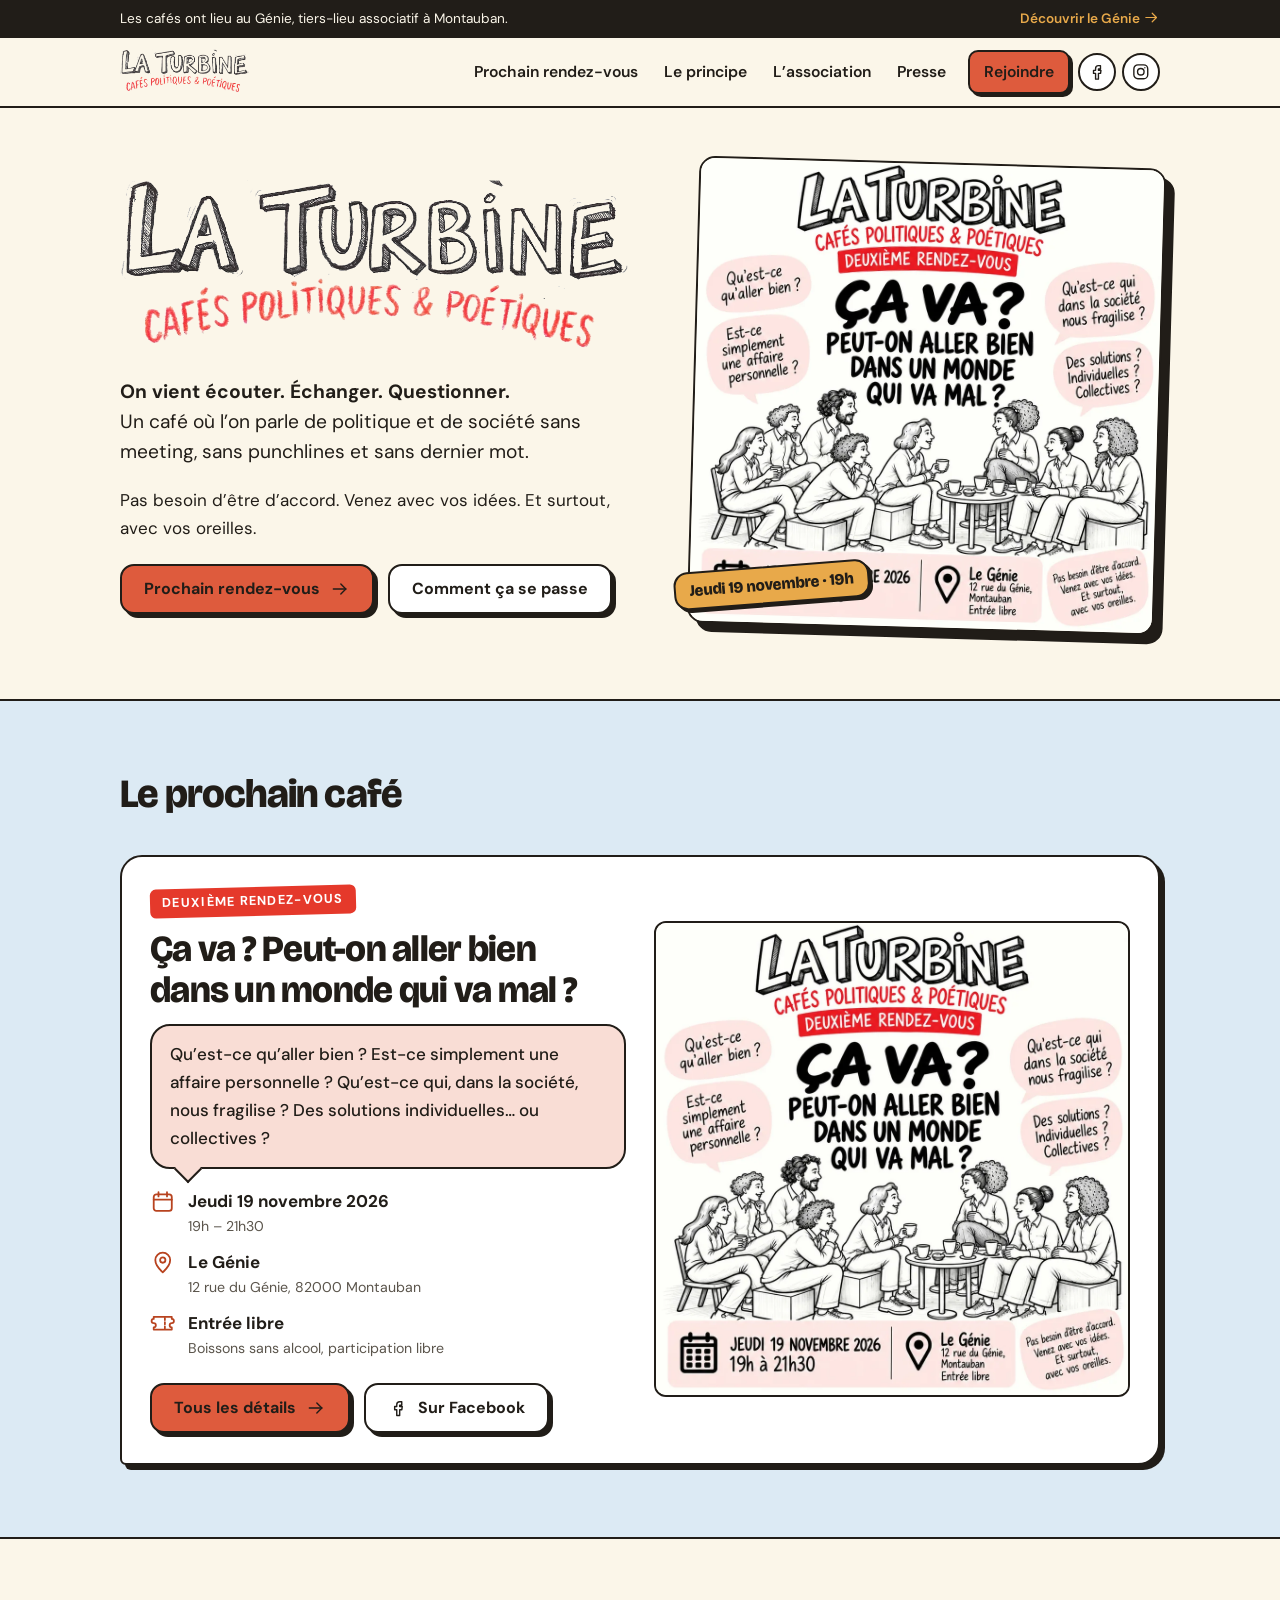
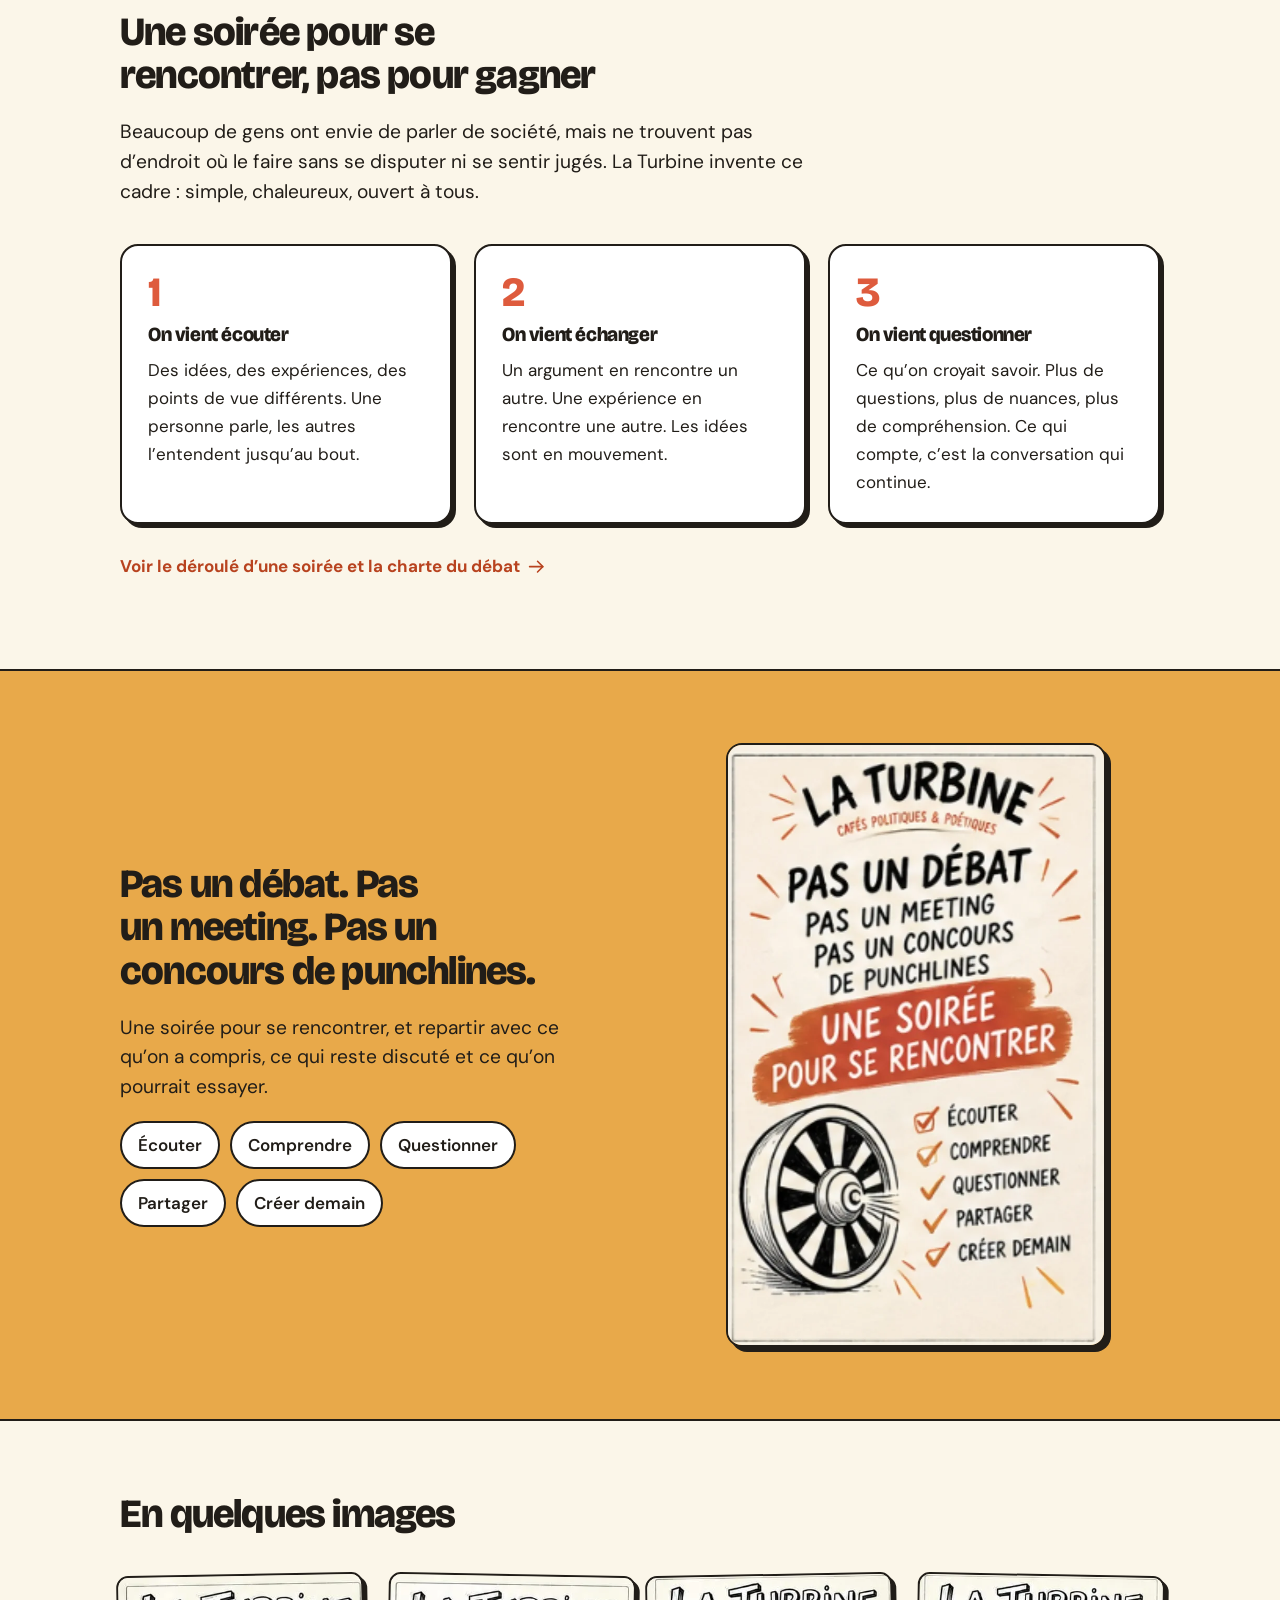
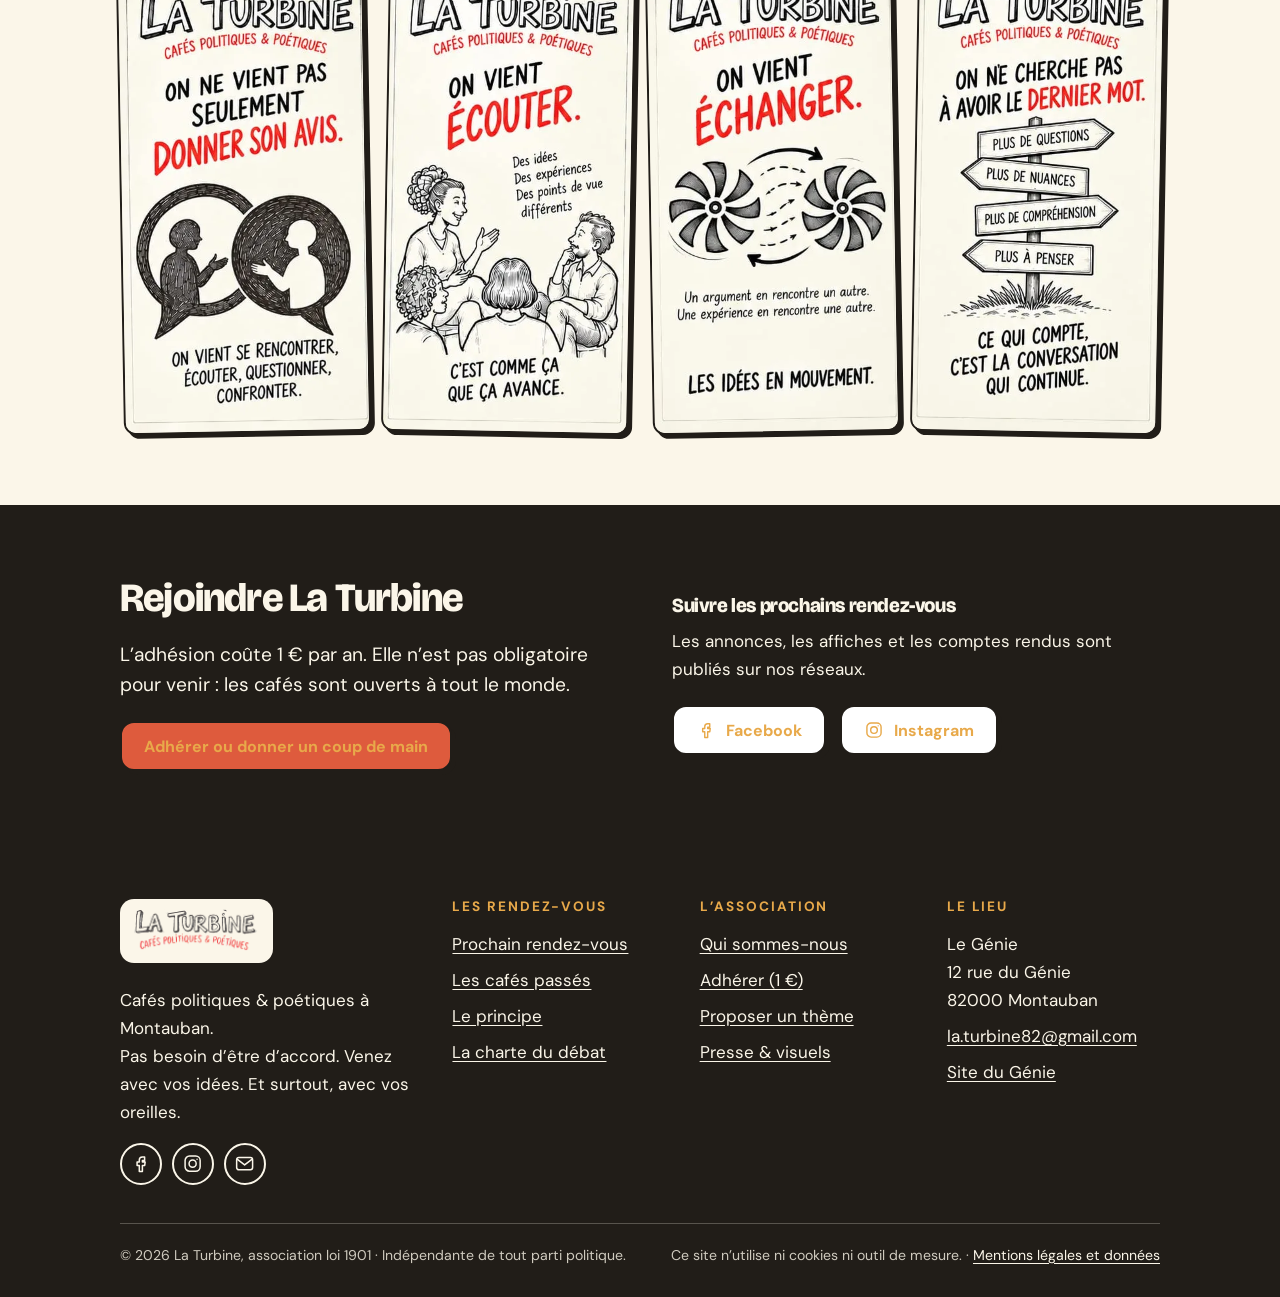
==== index.html @ da73d686 "Site de l'association La Turbine : 7 pages, charte, affiches, liens Facebook/Instagram Co-Authored-B" ====
<!DOCTYPE html>
<html lang="fr">
<head>
  <meta charset="UTF-8">
  <meta name="viewport" content="width=device-width, initial-scale=1">
  <meta http-equiv="Content-Security-Policy" content="default-src 'self'; script-src 'self'; style-src 'self' 'unsafe-inline'; font-src 'self'; img-src 'self' data:; connect-src 'self'; form-action 'self'; base-uri 'self'; object-src 'none'">
  <meta name="referrer" content="strict-origin-when-cross-origin">
  <title>La Turbine — cafés politiques & poétiques à Montauban</title>
  <meta name="description" content="La Turbine, association montalbanaise : des cafés politiques et poétiques au Génie, pour écouter, échanger et questionner. Entrée libre. Prochain rendez-vous le 19 novembre 2026.">
  <link rel="canonical" href="https://turbine.genie-montauban.fr/">
  <meta property="og:type" content="website">
  <meta property="og:locale" content="fr_FR">
  <meta property="og:site_name" content="La Turbine — cafés politiques &amp; poétiques">
  <meta property="og:title" content="La Turbine — cafés politiques & poétiques à Montauban">
  <meta property="og:description" content="La Turbine, association montalbanaise : des cafés politiques et poétiques au Génie, pour écouter, échanger et questionner. Entrée libre. Prochain rendez-vous le 19 novembre 2026.">
  <meta property="og:url" content="https://turbine.genie-montauban.fr/">
  <meta property="og:image" content="https://turbine.genie-montauban.fr/og-turbine.jpg">
  <meta name="twitter:card" content="summary_large_image">
  <link rel="icon" type="image/png" href="favicon-turbine.png">
  <link rel="preload" href="assets/fonts/dm-sans-latin-variable.woff2" as="font" type="font/woff2" crossorigin>
  <link rel="preload" href="assets/fonts/bricolage-grotesque-latin-variable.woff2" as="font" type="font/woff2" crossorigin>
  <link rel="stylesheet" href="turbine.css">
  <script type="application/ld+json">
  {"@context":"https://schema.org","@type":"Event","name":"La Turbine — Ça va ? Peut-on aller bien dans un monde qui va mal ?","description":"Deuxième café politique et poétique de La Turbine : Qu’est-ce qu’aller bien ? Est-ce une affaire personnelle ? Qu’est-ce qui, dans la société, nous fragilise ?","startDate":"2026-11-19T19:00:00+01:00","endDate":"2026-11-19T21:30:00+01:00","eventStatus":"https://schema.org/EventScheduled","eventAttendanceMode":"https://schema.org/OfflineEventAttendanceMode","isAccessibleForFree":true,"image":"https://turbine.genie-montauban.fr/img/affiche-19-novembre.webp","location":{"@type":"Place","name":"Le Génie","address":{"@type":"PostalAddress","streetAddress":"12 rue du Génie","postalCode":"82000","addressLocality":"Montauban","addressCountry":"FR"}},"organizer":{"@type":"Organization","name":"La Turbine","url":"https://turbine.genie-montauban.fr/"},"offers":{"@type":"Offer","price":"0","priceCurrency":"EUR","availability":"https://schema.org/InStock","url":"https://turbine.genie-montauban.fr/rendez-vous.html"}}
  </script>
</head>
<body>
<svg class="sr" aria-hidden="true" focusable="false" style="position:absolute;width:0;height:0;overflow:hidden"><defs>
<symbol id="i-fb" viewBox="0 0 24 24"><path d="M14 8.5h2.5V4.5H14A3.5 3.5 0 0 0 10.5 8v2.2H8v3.8h2.5V21H14v-7h2.6l.5-3.8H14V8.8c0-.2.1-.3.3-.3Z"/></symbol>
<symbol id="i-ig" viewBox="0 0 24 24"><rect x="3.5" y="3.5" width="17" height="17" rx="5"/><circle cx="12" cy="12" r="4"/><path d="M17 7h.01"/></symbol>
<symbol id="i-mail" viewBox="0 0 24 24"><rect x="3" y="5" width="18" height="14" rx="2.5"/><path d="m3.5 7 8.5 6.5L20.5 7"/></symbol>
<symbol id="i-cal" viewBox="0 0 24 24"><rect x="3.5" y="5" width="17" height="15.5" rx="2.5"/><path d="M3.5 10h17M8 3v4M16 3v4"/></symbol>
<symbol id="i-pin" viewBox="0 0 24 24"><path d="M12 21s-7-6.2-7-11.5a7 7 0 0 1 14 0C19 14.8 12 21 12 21Z"/><circle cx="12" cy="9.5" r="2.5"/></symbol>
<symbol id="i-clock" viewBox="0 0 24 24"><circle cx="12" cy="12" r="9"/><path d="M12 7v5l3 2"/></symbol>
<symbol id="i-ticket" viewBox="0 0 24 24"><path d="M3.5 8a2 2 0 0 0 0 4v0a2 2 0 0 1 0 4V18h17v-2a2 2 0 0 1 0-4 2 2 0 0 0 0-4V6h-17Z" transform="translate(0 -.5)"/><path d="M14 6.5v11" stroke-dasharray="2 2"/></symbol>
<symbol id="i-fl" viewBox="0 0 24 24"><path d="M4 12h15"/><path d="m13 6 6 6-6 6"/></symbol>
<symbol id="i-dl" viewBox="0 0 24 24"><path d="M12 4v11"/><path d="m7 11 5 5 5-5"/><path d="M5 20h14"/></symbol>
</defs></svg>
<a class="skip" href="#contenu">Aller au contenu</a>
<div class="bandeau"><div class="wrap">
  <span>Les cafés ont lieu au Génie, tiers-lieu associatif à Montauban.</span>
  <a href="https://genie-montauban.fr/">Découvrir le Génie <svg class="ico" aria-hidden="true"><use href="#i-fl"/></svg></a>
</div></div>
<header class="t-head">
  <div class="wrap">
    <a class="t-logo" href="./" aria-label="La Turbine — accueil"><img src="img/logo.webp" alt="La Turbine, cafés politiques &amp; poétiques" width="130" height="46"></a>
    <button class="t-burger" aria-label="Menu" aria-expanded="false" aria-controls="t-nav"><span></span><span></span><span></span></button>
    <nav class="t-nav" id="t-nav" aria-label="Menu principal">
        <a href="rendez-vous.html">Prochain rendez-vous</a>
        <a href="le-principe.html">Le principe</a>
        <a href="association.html">L’association</a>
        <a href="presse.html">Presse</a>
        <a class="t-cta" href="rejoindre.html">Rejoindre</a>
        <span class="t-soc">
          <a href="https://www.facebook.com/profile.php?id=61594429432058" rel="noopener" target="_blank" aria-label="Facebook de La Turbine (nouvel onglet)"><svg class="ico" aria-hidden="true"><use href="#i-fb"/></svg></a>
          <a href="https://www.instagram.com/laturbinecafe/" rel="noopener" target="_blank" aria-label="Instagram de La Turbine (nouvel onglet)"><svg class="ico" aria-hidden="true"><use href="#i-ig"/></svg></a>
        </span>
    </nav>
  </div>
</header>
<main id="contenu">

<section class="hero">
  <div class="wrap hero-grille">
    <div>
      <h1 class="sr">La Turbine, cafés politiques &amp; poétiques à Montauban</h1>
      <img class="hero-logo" src="img/logo.webp" alt="La Turbine — cafés politiques &amp; poétiques" width="560" height="197">
      <p class="lede"><strong>On vient écouter. Échanger. Questionner.</strong><br>Un café où l’on parle de politique et de société sans meeting, sans punchlines et sans dernier mot.</p>
      <p>Pas besoin d’être d’accord. Venez avec vos idées. Et surtout, avec vos oreilles.</p>
      <div class="btn-row">
        <a class="btn" href="rendez-vous.html">Prochain rendez-vous <svg class="ico" aria-hidden="true"><use href="#i-fl"/></svg></a>
        <a class="btn btn-clair" href="le-principe.html">Comment ça se passe</a>
      </div>
    </div>
    <div class="hero-aff">
      <img src="img/affiche-19-novembre.webp" alt="Affiche du prochain café : Ça va ? Peut-on aller bien dans un monde qui va mal ?" width="1000" height="1000">
      <span class="pastille">Jeudi 19 novembre · 19h</span>
    </div>
  </div>
</section>

<section class="sec sec-ciel" aria-labelledby="t-prochain">
  <div class="wrap">
    <div class="sec-tete"><h2 id="t-prochain">Le prochain café</h2></div>
    
<div class="rdv">
  <div class="rdv-grille">
    <div>
      <span class="etiquette">Deuxième rendez-vous</span>
      <h3 class="rdv-q">Ça va ? Peut-on aller bien dans un monde qui va mal ?</h3>
      <div class="bulle"><p>Qu’est-ce qu’aller bien ? Est-ce simplement une affaire personnelle ? Qu’est-ce qui, dans la société, nous fragilise ? Des solutions individuelles… ou collectives ?</p></div>
      <ul class="infos">
        <li><svg class="ico" aria-hidden="true"><use href="#i-cal"/></svg><span><strong>Jeudi 19 novembre 2026</strong><small>19h – 21h30</small></span></li>
        <li><svg class="ico" aria-hidden="true"><use href="#i-pin"/></svg><span><strong>Le Génie</strong><small>12 rue du Génie, 82000 Montauban</small></span></li>
        <li><svg class="ico" aria-hidden="true"><use href="#i-ticket"/></svg><span><strong>Entrée libre</strong><small>Boissons sans alcool, participation libre</small></span></li>
      </ul>
      <div class="btn-row">
        <a class="btn" href="rendez-vous.html">Tous les détails <svg class="ico" aria-hidden="true"><use href="#i-fl"/></svg></a>
        <a class="btn btn-clair" href="https://www.facebook.com/profile.php?id=61594429432058" rel="noopener" target="_blank"><svg class="ico" aria-hidden="true"><use href="#i-fb"/></svg> Sur Facebook</a>
      </div>
    </div>
    <img src="img/affiche-19-novembre.webp" alt="Affiche du deuxième rendez-vous : Ça va ? Peut-on aller bien dans un monde qui va mal ? Jeudi 19 novembre 2026, 19h à 21h30, Le Génie, 12 rue du Génie, Montauban. Entrée libre." width="1000" height="1000" loading="lazy">
  </div>
</div>
  </div>
</section>

<section class="sec" aria-labelledby="t-principe">
  <div class="wrap">
    <div class="sec-tete">
      <h2 id="t-principe">Une soirée pour se rencontrer, pas pour gagner</h2>
      <p class="lede">Beaucoup de gens ont envie de parler de société, mais ne trouvent pas d’endroit où le faire sans se disputer ni se sentir jugés. La Turbine invente ce cadre : simple, chaleureux, ouvert à tous.</p>
    </div>
    <div class="trois">
      <div class="carte"><span class="num">1</span><h3>On vient écouter</h3><p>Des idées, des expériences, des points de vue différents. Une personne parle, les autres l’entendent jusqu’au bout.</p></div>
      <div class="carte"><span class="num">2</span><h3>On vient échanger</h3><p>Un argument en rencontre un autre. Une expérience en rencontre une autre. Les idées sont en mouvement.</p></div>
      <div class="carte"><span class="num">3</span><h3>On vient questionner</h3><p>Ce qu’on croyait savoir. Plus de questions, plus de nuances, plus de compréhension. Ce qui compte, c’est la conversation qui continue.</p></div>
    </div>
    <p style="margin-top:28px"><a class="lien-fl" href="le-principe.html">Voir le déroulé d’une soirée et la charte du débat <svg class="ico" aria-hidden="true"><use href="#i-fl"/></svg></a></p>
  </div>
</section>

<section class="sec sec-moutarde" aria-labelledby="t-pas">
  <div class="wrap deux">
    <div>
      <h2 id="t-pas">Pas un débat. Pas un meeting. Pas un concours de punchlines.</h2>
      <p class="lede">Une soirée pour se rencontrer, et repartir avec ce qu’on a compris, ce qui reste discuté et ce qu’on pourrait essayer.</p>
      <ul class="idees" style="margin-top:18px">
        <li>Écouter</li><li>Comprendre</li><li>Questionner</li><li>Partager</li><li>Créer demain</li>
      </ul>
    </div>
    <img src="img/affiche-pas-un-debat.webp" alt="Affiche : Pas un débat, pas un meeting, pas un concours de punchlines. Une soirée pour se rencontrer." width="560" height="893" loading="lazy" style="width:100%;max-width:380px;margin-inline:auto">
  </div>
</section>

<section class="sec" aria-labelledby="t-cartes">
  <div class="wrap">
    <div class="sec-tete"><h2 id="t-cartes">En quelques images</h2></div>
    <div class="cartes-img">
      <figure><img src="img/carte-donner-son-avis.webp" alt="On ne vient pas seulement donner son avis : on vient se rencontrer, écouter, questionner, confronter." width="374" height="701" loading="lazy"></figure>
      <figure><img src="img/carte-ecouter.webp" alt="On vient écouter. Des idées, des expériences, des points de vue différents." width="374" height="701" loading="lazy"></figure>
      <figure><img src="img/carte-echanger.webp" alt="On vient échanger. Les idées en mouvement." width="374" height="701" loading="lazy"></figure>
      <figure><img src="img/carte-dernier-mot.webp" alt="On ne cherche pas à avoir le dernier mot. Ce qui compte, c’est la conversation qui continue." width="374" height="701" loading="lazy"></figure>
    </div>
  </div>
</section>

<section class="sec sec-encre" aria-labelledby="t-suivre">
  <div class="wrap deux">
    <div>
      <h2 id="t-suivre">Rejoindre La Turbine</h2>
      <p class="lede">L’adhésion coûte 1 € par an. Elle n’est pas obligatoire pour venir : les cafés sont ouverts à tout le monde.</p>
      <div class="btn-row">
        <a class="btn" href="rejoindre.html">Adhérer ou donner un coup de main</a>
      </div>
    </div>
    <div>
      <h3>Suivre les prochains rendez-vous</h3>
      <p>Les annonces, les affiches et les comptes rendus sont publiés sur nos réseaux.</p>
      <div class="btn-row">
        <a class="btn btn-clair" href="https://www.facebook.com/profile.php?id=61594429432058" rel="noopener" target="_blank"><svg class="ico" aria-hidden="true"><use href="#i-fb"/></svg> Facebook</a>
        <a class="btn btn-clair" href="https://www.instagram.com/laturbinecafe/" rel="noopener" target="_blank"><svg class="ico" aria-hidden="true"><use href="#i-ig"/></svg> Instagram</a>
      </div>
    </div>
  </div>
</section>
</main>
<footer class="t-foot">
  <div class="wrap">
    <div class="t-foot-grille">
      <div>
        <a class="logo-pied" href="./"><img src="img/logo.webp" alt="La Turbine" width="123" height="44"></a>
        <p>Cafés politiques &amp; poétiques à Montauban.<br>Pas besoin d’être d’accord. Venez avec vos idées. Et surtout, avec vos oreilles.</p>
        <div class="soc">
          <a href="https://www.facebook.com/profile.php?id=61594429432058" rel="noopener" target="_blank" aria-label="Facebook (nouvel onglet)"><svg class="ico" aria-hidden="true"><use href="#i-fb"/></svg></a>
          <a href="https://www.instagram.com/laturbinecafe/" rel="noopener" target="_blank" aria-label="Instagram (nouvel onglet)"><svg class="ico" aria-hidden="true"><use href="#i-ig"/></svg></a>
          <a href="mailto:la.turbine82@gmail.com" aria-label="Écrire à La Turbine"><svg class="ico" aria-hidden="true"><use href="#i-mail"/></svg></a>
        </div>
      </div>
      <div>
        <h2>Les rendez-vous</h2>
        <ul>
          <li><a href="rendez-vous.html">Prochain rendez-vous</a></li>
          <li><a href="rendez-vous.html#passes">Les cafés passés</a></li>
          <li><a href="le-principe.html">Le principe</a></li>
          <li><a href="le-principe.html#charte">La charte du débat</a></li>
        </ul>
      </div>
      <div>
        <h2>L’association</h2>
        <ul>
          <li><a href="association.html">Qui sommes-nous</a></li>
          <li><a href="rejoindre.html">Adhérer (1 €)</a></li>
          <li><a href="rejoindre.html#proposer">Proposer un thème</a></li>
          <li><a href="presse.html">Presse &amp; visuels</a></li>
        </ul>
      </div>
      <div>
        <h2>Le lieu</h2>
        <ul>
          <li>Le Génie<br>12 rue du Génie<br>82000 Montauban</li>
          <li><a href="mailto:la.turbine82@gmail.com">la.turbine82@gmail.com</a></li>
          <li><a href="https://genie-montauban.fr/">Site du Génie</a></li>
        </ul>
      </div>
    </div>
    <div class="t-foot-bas">
      <span>© 2026 La Turbine, association loi 1901 · Indépendante de tout parti politique.</span>
      <span>Ce site n’utilise ni cookies ni outil de mesure. · <a href="mentions-legales.html">Mentions légales et données</a></span>
    </div>
  </div>
</footer>
<script src="turbine.js"></script>
</body>
</html>
---- turbine.css ----
/* turbine.css — mini-site « La Turbine », autoportant (n'utilise ni v2.css ni v2-chrome.css).
   Palette tirée des affiches publiées : crème, corail, moutarde, ciel, encre.
   Signature : traits d'encre épais, ombres franches décalées, bulles de BD. */
@font-face { font-family: "Bricolage Grotesque"; font-style: normal; font-weight: 600 800; font-display: swap; src: url("assets/fonts/bricolage-grotesque-latin-variable.woff2") format("woff2"); }
@font-face { font-family: "DM Sans"; font-style: normal; font-weight: 300 700; font-display: swap; src: url("assets/fonts/dm-sans-latin-variable.woff2") format("woff2"); }

:root {
  --creme: #FBF6E9;
  --creme-2: #F3EAD2;
  --corail: #DE5B3D;
  --corail-d: #B8431F;   /* corail foncé : texte et liens sur crème (contraste AA) */
  --rouge: #E5392B;      /* le rouge du sous-titre du logo */
  --moutarde: #E8A94A;
  --ciel: #DCEAF4;
  --rose: #F9DDD5;
  --encre: #211D18;
  --gris: #5B554C;
  --trait: 2.5px solid var(--encre);
  --ombre: 5px 5px 0 var(--encre);
  --display: "Bricolage Grotesque", "DM Sans", system-ui, sans-serif;
  --texte: "DM Sans", system-ui, -apple-system, sans-serif;
  --wrap: 1120px;
}
*, *::before, *::after { box-sizing: border-box; }
html { scroll-behavior: smooth; -webkit-text-size-adjust: 100%; }
body { margin: 0; font: 400 1.0625rem/1.65 var(--texte); color: var(--encre); background: var(--creme); overflow-x: hidden; -webkit-font-smoothing: antialiased; }
img { max-width: 100%; height: auto; display: block; }
a { color: var(--corail-d); text-underline-offset: 3px; }
a:hover { color: var(--encre); }
h1, h2, h3 { font-family: var(--display); font-weight: 800; letter-spacing: -.02em; line-height: 1.08; margin: 0 0 .5em; text-wrap: balance; }
h1 { font-size: clamp(2.2rem, 5.6vw, 4rem); }
h2 { font-size: clamp(1.7rem, 3.6vw, 2.5rem); }
h3 { font-size: 1.25rem; line-height: 1.2; }
p { margin: 0 0 1em; }
ul { padding-left: 1.2em; }
.wrap { max-width: var(--wrap); margin: 0 auto; padding: 0 20px; }
@media (min-width: 760px) { .wrap { padding: 0 40px; } }
:focus-visible { outline: 3px solid var(--corail); outline-offset: 3px; }
.skip { position: absolute; left: -999px; top: 8px; background: var(--moutarde); color: var(--encre); padding: 8px 14px; border: var(--trait); border-radius: 8px; z-index: 100; }
.skip:focus { left: 8px; }
.ico { width: 1.25em; height: 1.25em; flex: none; fill: none; stroke: currentColor; stroke-width: 1.7; stroke-linecap: round; stroke-linejoin: round; vertical-align: -.22em; }
.sr { position: absolute; width: 1px; height: 1px; overflow: hidden; clip: rect(0 0 0 0); white-space: nowrap; }

/* ── Bandeau « accueillie au Génie » ── */
.bandeau { background: var(--encre); color: var(--creme); font-size: .85rem; }
.bandeau .wrap { display: flex; justify-content: space-between; gap: 12px; align-items: center; min-height: 38px; flex-wrap: wrap; padding-block: 6px; }
.bandeau a { color: var(--moutarde); font-weight: 600; text-decoration: none; }
.bandeau a:hover { color: #fff; text-decoration: underline; }

/* ── En-tête ── */
.t-head { position: sticky; top: 0; z-index: 50; background: rgba(251,246,233,.97); backdrop-filter: blur(8px); border-bottom: var(--trait); }
.t-head .wrap { display: flex; align-items: center; gap: 14px; min-height: 68px; }
.t-logo { display: block; flex: none; }
.t-logo img { height: 46px; width: auto; }
.t-nav { margin-left: auto; display: flex; align-items: center; gap: 2px; }
.t-nav a { text-decoration: none; color: var(--encre); font-weight: 600; font-size: .98rem; padding: 8px 12px; border-radius: 10px; }
.t-nav a:hover { background: var(--creme-2); color: var(--encre); }
.t-nav a[aria-current="page"] { box-shadow: inset 0 -3px 0 var(--corail); }
.t-nav .t-cta { background: var(--corail); border: var(--trait); box-shadow: 3px 3px 0 var(--encre); margin-left: 8px; padding: 7px 14px; }
.t-nav .t-cta:hover { background: var(--moutarde); }
.t-nav .t-cta[aria-current="page"] { box-shadow: 3px 3px 0 var(--encre); }
.t-soc { display: flex; gap: 6px; margin-left: 6px; }
.t-soc a { display: grid; place-items: center; width: 38px; height: 38px; border-radius: 50%; border: var(--trait); color: var(--encre); background: #fff; padding: 0; }
.t-soc a:hover { background: var(--moutarde); }
.t-burger { display: none; margin-left: auto; width: 46px; height: 46px; border: var(--trait); border-radius: 12px; background: #fff; cursor: pointer; padding: 0; }
.t-burger span { display: block; width: 22px; height: 2.5px; background: var(--encre); margin: 5px auto; border-radius: 2px; }
@media (max-width: 940px) {
  .t-burger { display: block; }
  .t-nav { display: none; position: absolute; left: 0; right: 0; top: 100%; background: var(--creme); border-bottom: var(--trait); flex-direction: column; align-items: stretch; padding: 12px 20px 20px; margin: 0; gap: 4px; }
  .t-nav.is-open { display: flex; }
  .t-nav a { padding: 13px 12px; font-size: 1.05rem; }
  .t-nav .t-cta { margin: 8px 0 0; text-align: center; }
  .t-soc { margin: 8px 0 0; }
}

/* ── Boutons, étiquettes ── */
.btn { display: inline-flex; align-items: center; justify-content: center; gap: 10px; min-height: 50px; padding: 11px 22px; border: var(--trait); border-radius: 14px; font: 700 1rem var(--texte); text-decoration: none; color: var(--encre); background: var(--corail); box-shadow: 4px 4px 0 var(--encre); transition: transform .12s, box-shadow .12s, background .12s; cursor: pointer; }
.btn:hover { background: var(--moutarde); color: var(--encre); transform: translate(-1px,-1px); box-shadow: 6px 6px 0 var(--encre); }
.btn:active { transform: translate(3px,3px); box-shadow: 1px 1px 0 var(--encre); }
.btn-clair { background: #fff; }
.btn-clair:hover { background: var(--ciel); }
.btn-row { display: flex; flex-wrap: wrap; gap: 14px; margin-top: 22px; }
@media (max-width: 520px) { .btn-row .btn { flex: 1 1 100%; } }
.etiquette { display: inline-block; font: 700 .8rem/1 var(--texte); letter-spacing: .1em; text-transform: uppercase; background: var(--rouge); color: #fff; padding: 8px 12px; border-radius: 6px; transform: rotate(-1.5deg); margin-bottom: 14px; }
.etiquette.moutarde { background: var(--moutarde); color: var(--encre); }
.etiquette.ciel { background: var(--ciel); color: var(--encre); }
.lien-fl { font-weight: 700; text-decoration: none; display: inline-flex; gap: 6px; align-items: center; }
.lien-fl:hover { text-decoration: underline; }

/* ── Sections ── */
.sec { padding: 72px 0; }
@media (max-width: 760px) { .sec { padding: 52px 0; } }
.sec-ciel { background: var(--ciel); border-block: var(--trait); }
.sec-moutarde { background: var(--moutarde); border-block: var(--trait); }
.sec-encre { background: var(--encre); color: var(--creme); }
.sec-encre a { color: var(--moutarde); }
.sec-tete { max-width: 700px; margin-bottom: 38px; }
.lede { font-size: 1.2rem; line-height: 1.55; max-width: 60ch; }

/* ── Héros ── */
.hero { padding: 54px 0 70px; }
.hero-grille { display: grid; gap: 40px; align-items: center; }
@media (min-width: 900px) { .hero-grille { grid-template-columns: 1.05fr .95fr; gap: 56px; } }
.hero-logo { width: min(100%, 560px); margin-bottom: 18px; }
.hero h1 { font-size: clamp(1.9rem, 4.4vw, 3rem); margin-bottom: .4em; }
.hero h1 em { font-style: normal; color: var(--rouge); }
.hero-aff { position: relative; transform: rotate(1.6deg); }
.hero-aff img { border: var(--trait); border-radius: 16px; box-shadow: 9px 9px 0 var(--encre); background: #fff; }
.hero-aff .pastille { position: absolute; left: -14px; bottom: 22px; transform: rotate(-6deg); }
@media (max-width: 520px) { .hero-aff .pastille { left: -6px; } }
.pastille { background: var(--moutarde); border: var(--trait); border-radius: 14px; padding: 8px 14px; font: 800 1rem/1.1 var(--display); box-shadow: 3px 3px 0 var(--encre); }

/* ── Carte « prochain rendez-vous » ── */
.rdv { background: #fff; border: var(--trait); border-radius: 22px 22px 22px 6px; box-shadow: var(--ombre); padding: 28px 28px 30px; }
.rdv-grille { display: grid; gap: 28px; }
@media (min-width: 860px) { .rdv-grille { grid-template-columns: 1fr 1fr; align-items: center; } }
.rdv h2, .rdv h3 { font-size: clamp(1.6rem, 3.4vw, 2.3rem); }
.rdv-q { font: 800 clamp(1.5rem, 3.2vw, 2.1rem)/1.1 var(--display); margin: 0 0 14px; }
.infos { list-style: none; padding: 0; margin: 18px 0 0; display: grid; gap: 10px; }
.infos li { display: flex; gap: 12px; align-items: flex-start; }
.infos .ico { width: 1.5em; height: 1.5em; color: var(--corail-d); margin-top: 2px; }
.infos small { display: block; color: var(--gris); }
.rdv img { border: var(--trait); border-radius: 12px; }
.bulle { position: relative; background: var(--rose); border: var(--trait); border-radius: 20px; padding: 14px 18px; font-weight: 500; }
.bulle::after { content: ""; position: absolute; left: 26px; bottom: -12px; width: 20px; height: 20px; background: var(--rose); border-right: var(--trait); border-bottom: var(--trait); transform: rotate(45deg); }
.bulle p:last-child { margin: 0; }

/* ── Grilles de cartes ── */
.trois { display: grid; gap: 22px; }
@media (min-width: 820px) { .trois { grid-template-columns: repeat(3, 1fr); } }
.carte { background: #fff; border: var(--trait); border-radius: 18px; padding: 26px; box-shadow: 4px 4px 0 var(--encre); }
.carte .num { font: 800 2.6rem/1 var(--display); color: var(--corail); display: block; margin-bottom: 8px; }
.carte p:last-child { margin-bottom: 0; }
.cartes-img { display: grid; gap: 18px; grid-template-columns: repeat(2, 1fr); }
@media (min-width: 820px) { .cartes-img { grid-template-columns: repeat(4, 1fr); } }
.cartes-img img { border: var(--trait); border-radius: 12px; box-shadow: 4px 4px 0 var(--encre); background: #fff; width: 100%; }
.cartes-img figure { margin: 0; }
.cartes-img figure:nth-child(odd) { transform: rotate(-1deg); }
.cartes-img figure:nth-child(even) { transform: rotate(1deg); }

/* ── Deux colonnes ── */
.deux { display: grid; gap: 40px; align-items: center; }
@media (min-width: 860px) { .deux { grid-template-columns: 1fr 1fr; gap: 64px; } .deux.inverse > :first-child { order: 2; } }
.deux img { border: var(--trait); border-radius: 16px; box-shadow: var(--ombre); background: #fff; }

/* ── Charte : engagements ── */
.engagements { list-style: none; padding: 0; margin: 0; display: grid; gap: 14px; counter-reset: eng; }
.engagements li { counter-increment: eng; display: flex; gap: 16px; align-items: flex-start; background: #fff; border: var(--trait); border-radius: 16px; padding: 16px 20px; box-shadow: 3px 3px 0 var(--encre); }
.engagements li::before { content: counter(eng); flex: none; display: grid; place-items: center; width: 38px; height: 38px; border-radius: 50%; background: var(--moutarde); border: var(--trait); font: 800 1.1rem var(--display); }
@media (min-width: 860px) { .engagements { grid-template-columns: 1fr 1fr; } }

/* ── Déroulé ── */
.deroule { list-style: none; padding: 0; margin: 0; border-left: 3px dashed var(--encre); margin-left: 12px; }
.deroule li { position: relative; padding: 0 0 22px 28px; }
.deroule li::before { content: ""; position: absolute; left: -12px; top: 5px; width: 21px; height: 21px; border-radius: 50%; background: var(--corail); border: var(--trait); }
.deroule strong { display: block; font-family: var(--display); font-size: 1.1rem; }

/* ── Liste des rendez-vous ── */
.rdv-liste { display: grid; gap: 22px; }
.rdv-ligne { display: grid; gap: 20px; background: #fff; border: var(--trait); border-radius: 18px; padding: 22px; box-shadow: 4px 4px 0 var(--encre); }
@media (min-width: 760px) { .rdv-ligne { grid-template-columns: 190px 1fr; } }
.rdv-ligne img { border: var(--trait); border-radius: 10px; }
.rdv-ligne.passe { background: var(--creme-2); box-shadow: none; }
.rdv-date { font: 700 .85rem/1.3 var(--texte); letter-spacing: .08em; text-transform: uppercase; color: var(--corail-d); margin-bottom: 4px; }
.idees { display: flex; flex-wrap: wrap; gap: 10px; list-style: none; padding: 0; margin: 0; }
.idees li { background: #fff; border: var(--trait); border-radius: 999px; padding: 8px 16px; font-weight: 600; }

/* ── Tableaux d'infos / FAQ ── */
details { background: #fff; border: var(--trait); border-radius: 14px; padding: 4px 20px; margin-bottom: 12px; }
summary { cursor: pointer; font: 700 1.05rem var(--display); padding: 14px 0; list-style: none; display: flex; justify-content: space-between; gap: 16px; }
summary::-webkit-details-marker { display: none; }
summary::after { content: "+"; font-size: 1.5rem; line-height: 1; color: var(--corail-d); }
details[open] summary::after { content: "–"; }
details p { color: var(--encre); }

/* ── Pied de page ── */
.t-foot { background: var(--encre); color: var(--creme); padding: 56px 0 30px; margin-top: 0; }
.t-foot a { color: var(--creme); }
.t-foot a:hover { color: var(--moutarde); }
.t-foot-grille { display: grid; gap: 34px; }
@media (min-width: 820px) { .t-foot-grille { grid-template-columns: 1.4fr 1fr 1fr 1fr; } }
.t-foot h2 { font: 700 .85rem/1.2 var(--texte); letter-spacing: .14em; text-transform: uppercase; color: var(--moutarde); margin-bottom: 14px; }
.t-foot ul { list-style: none; padding: 0; margin: 0; display: grid; gap: 8px; }
.t-foot .logo-pied { background: var(--creme); border-radius: 14px; padding: 10px 14px; display: inline-block; margin-bottom: 14px; }
.t-foot .logo-pied img { height: 44px; width: auto; }
.t-foot .soc { display: flex; gap: 10px; margin-top: 10px; }
.t-foot .soc a { display: grid; place-items: center; width: 42px; height: 42px; border: 2px solid var(--creme); border-radius: 50%; }
.t-foot .soc a:hover { background: var(--moutarde); color: var(--encre); border-color: var(--moutarde); }
.t-foot-bas { border-top: 1px solid rgba(251,246,233,.25); margin-top: 38px; padding-top: 20px; font-size: .88rem; color: rgba(251,246,233,.8); display: flex; justify-content: space-between; gap: 12px; flex-wrap: wrap; }

@media (prefers-reduced-motion: reduce) { html { scroll-behavior: auto; } * { transition: none !important; } .hero-aff, .cartes-img figure, .etiquette { transform: none !important; } }

/* Les enfants de grille peuvent rétrécir (évite le débordement horizontal sur mobile) */
.deux > *, .hero-grille > *, .rdv-grille > *, .trois > *, .rdv-ligne > * { min-width: 0; }
.hero { overflow-x: clip; }
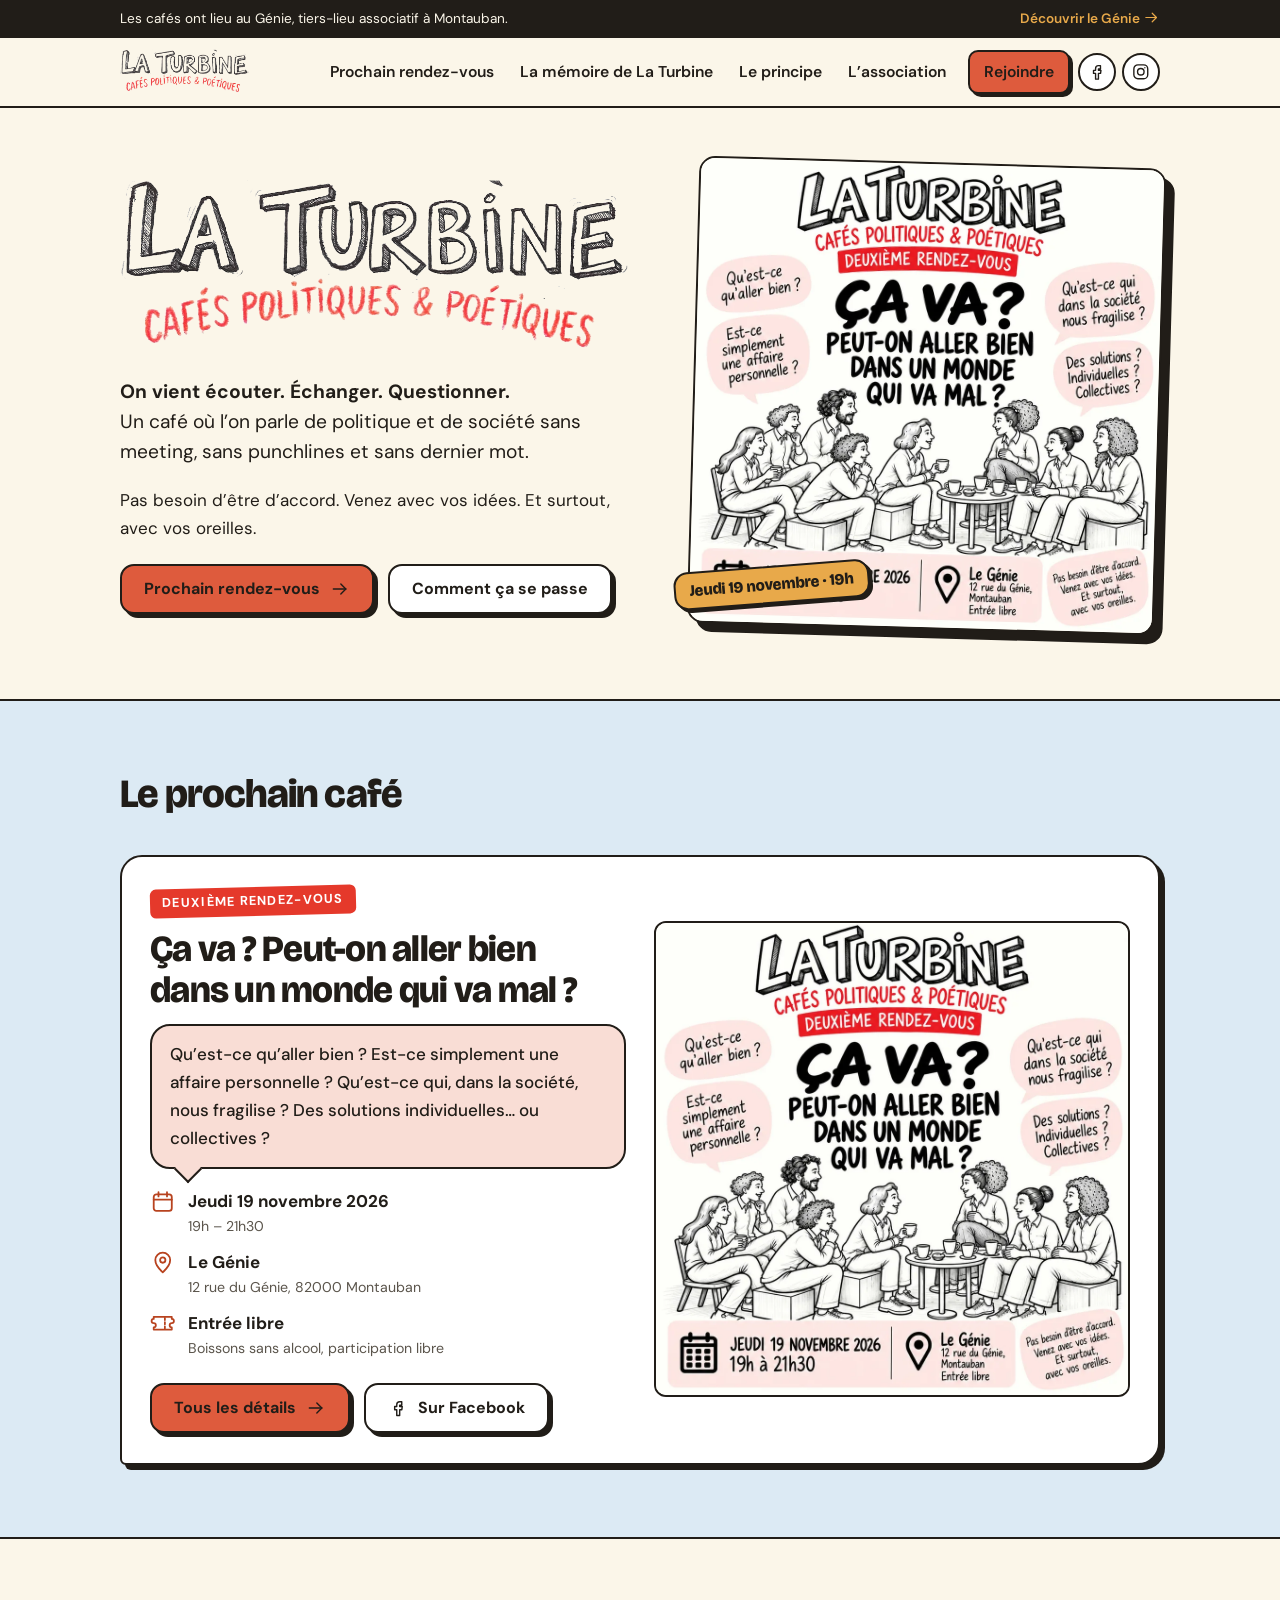
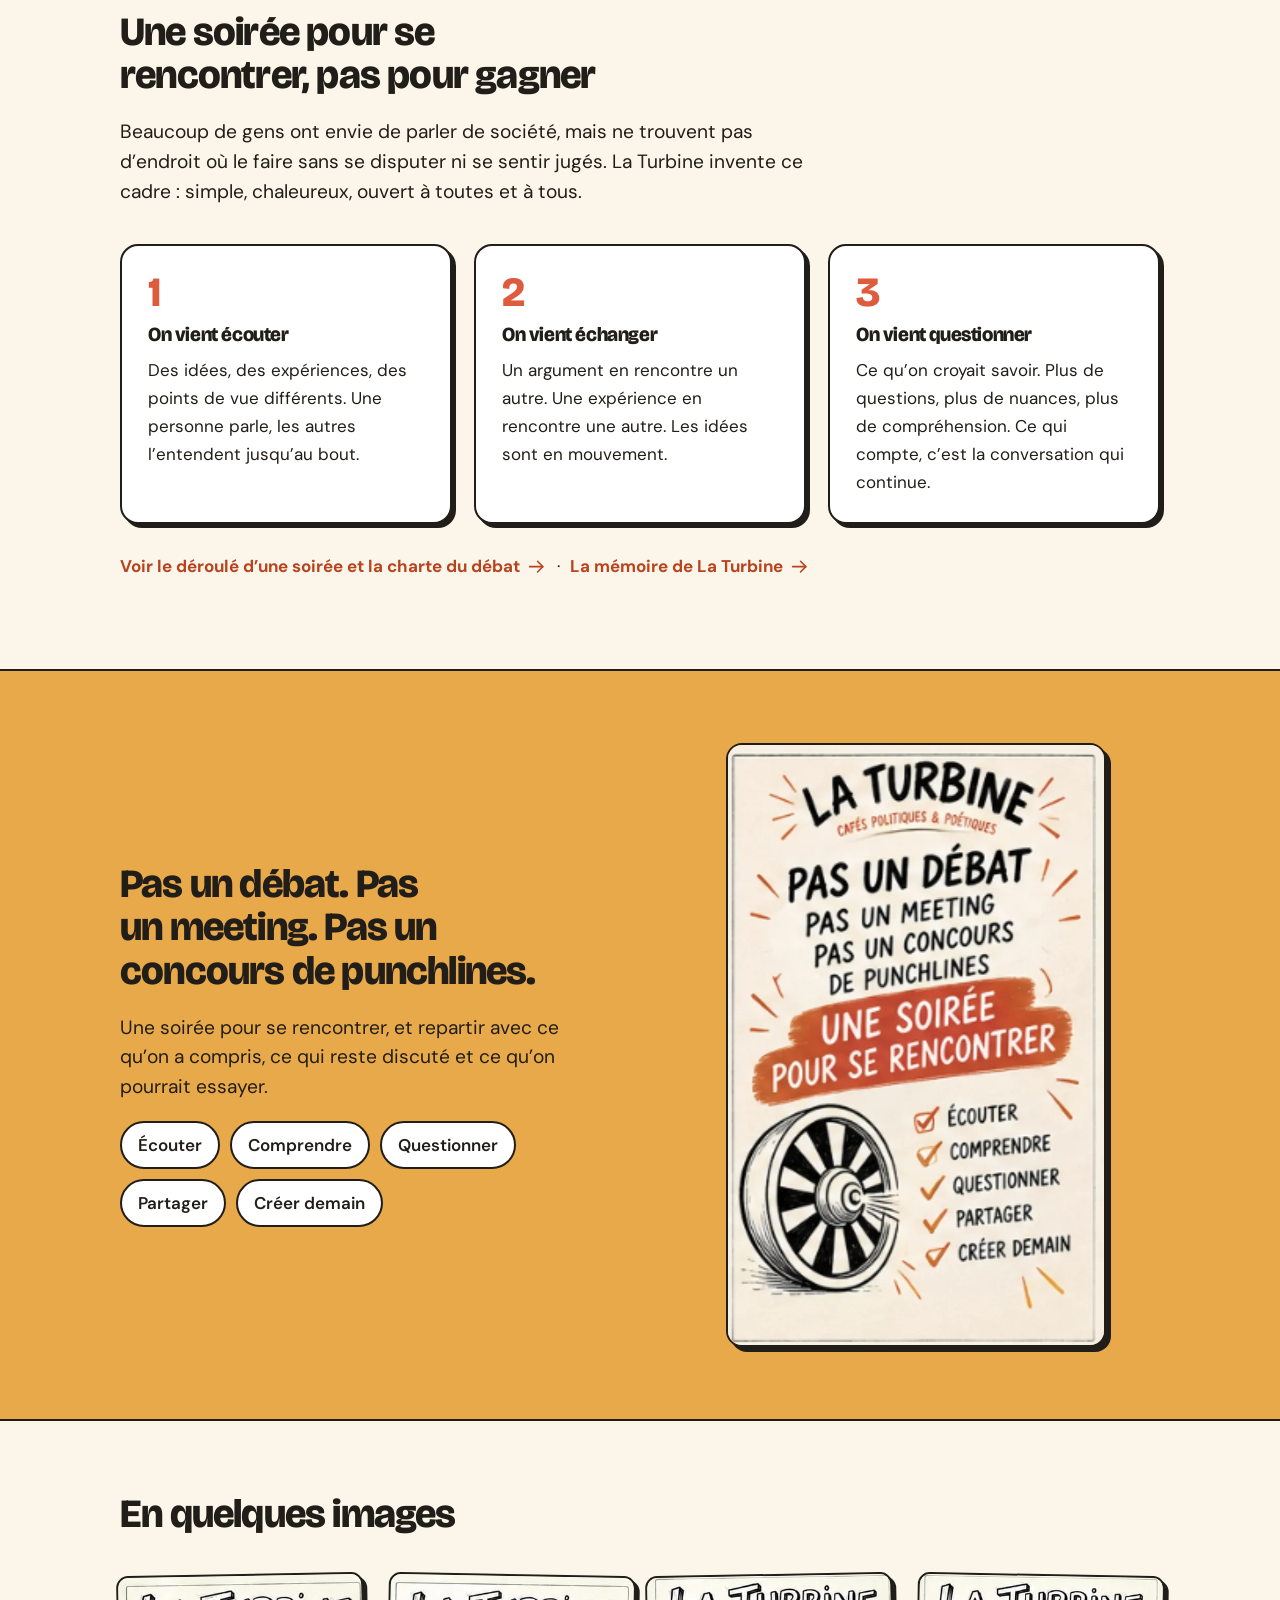
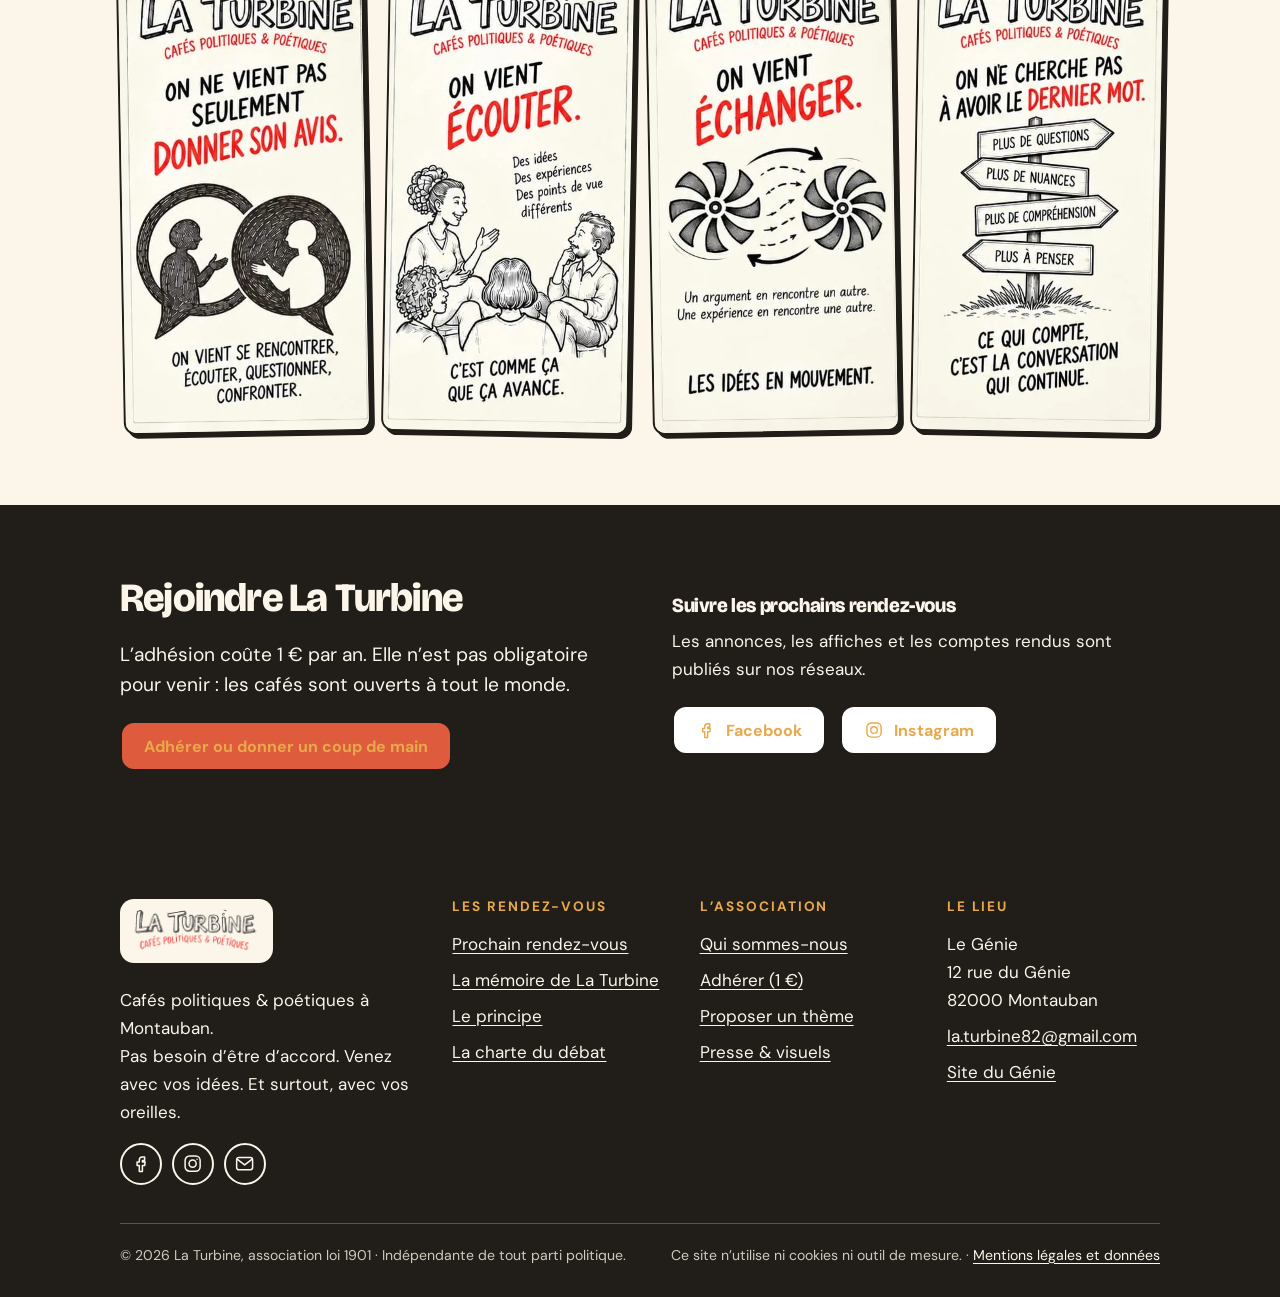
==== commit c660a21e: "Page « La mémoire de La Turbine », rôle de l'animation, nouveau visuel du principe, écriture inclusi" ====
--- a/index.html
+++ b/index.html
@@ -47,9 +47,9 @@
     <button class="t-burger" aria-label="Menu" aria-expanded="false" aria-controls="t-nav"><span></span><span></span><span></span></button>
     <nav class="t-nav" id="t-nav" aria-label="Menu principal">
         <a href="rendez-vous.html">Prochain rendez-vous</a>
+        <a href="memoire.html">La mémoire de La Turbine</a>
         <a href="le-principe.html">Le principe</a>
         <a href="association.html">L’association</a>
-        <a href="presse.html">Presse</a>
         <a class="t-cta" href="rejoindre.html">Rejoindre</a>
         <span class="t-soc">
           <a href="https://www.facebook.com/profile.php?id=61594429432058" rel="noopener" target="_blank" aria-label="Facebook de La Turbine (nouvel onglet)"><svg class="ico" aria-hidden="true"><use href="#i-fb"/></svg></a>
@@ -109,14 +109,14 @@
   <div class="wrap">
     <div class="sec-tete">
       <h2 id="t-principe">Une soirée pour se rencontrer, pas pour gagner</h2>
-      <p class="lede">Beaucoup de gens ont envie de parler de société, mais ne trouvent pas d’endroit où le faire sans se disputer ni se sentir jugés. La Turbine invente ce cadre : simple, chaleureux, ouvert à tous.</p>
+      <p class="lede">Beaucoup de gens ont envie de parler de société, mais ne trouvent pas d’endroit où le faire sans se disputer ni se sentir jugés. La Turbine invente ce cadre : simple, chaleureux, ouvert à toutes et à tous.</p>
     </div>
     <div class="trois">
       <div class="carte"><span class="num">1</span><h3>On vient écouter</h3><p>Des idées, des expériences, des points de vue différents. Une personne parle, les autres l’entendent jusqu’au bout.</p></div>
       <div class="carte"><span class="num">2</span><h3>On vient échanger</h3><p>Un argument en rencontre un autre. Une expérience en rencontre une autre. Les idées sont en mouvement.</p></div>
       <div class="carte"><span class="num">3</span><h3>On vient questionner</h3><p>Ce qu’on croyait savoir. Plus de questions, plus de nuances, plus de compréhension. Ce qui compte, c’est la conversation qui continue.</p></div>
     </div>
-    <p style="margin-top:28px"><a class="lien-fl" href="le-principe.html">Voir le déroulé d’une soirée et la charte du débat <svg class="ico" aria-hidden="true"><use href="#i-fl"/></svg></a></p>
+    <p style="margin-top:28px"><a class="lien-fl" href="le-principe.html">Voir le déroulé d’une soirée et la charte du débat <svg class="ico" aria-hidden="true"><use href="#i-fl"/></svg></a> &nbsp;·&nbsp; <a class="lien-fl" href="memoire.html">La mémoire de La Turbine <svg class="ico" aria-hidden="true"><use href="#i-fl"/></svg></a></p>
   </div>
 </section>
 
@@ -181,7 +181,7 @@
         <h2>Les rendez-vous</h2>
         <ul>
           <li><a href="rendez-vous.html">Prochain rendez-vous</a></li>
-          <li><a href="rendez-vous.html#passes">Les cafés passés</a></li>
+          <li><a href="memoire.html">La mémoire de La Turbine</a></li>
           <li><a href="le-principe.html">Le principe</a></li>
           <li><a href="le-principe.html#charte">La charte du débat</a></li>
         </ul>
--- a/turbine.css
+++ b/turbine.css
@@ -64,7 +64,7 @@
 .t-soc a:hover { background: var(--moutarde); }
 .t-burger { display: none; margin-left: auto; width: 46px; height: 46px; border: var(--trait); border-radius: 12px; background: #fff; cursor: pointer; padding: 0; }
 .t-burger span { display: block; width: 22px; height: 2.5px; background: var(--encre); margin: 5px auto; border-radius: 2px; }
-@media (max-width: 940px) {
+@media (max-width: 1120px) {
   .t-burger { display: block; }
   .t-nav { display: none; position: absolute; left: 0; right: 0; top: 100%; background: var(--creme); border-bottom: var(--trait); flex-direction: column; align-items: stretch; padding: 12px 20px 20px; margin: 0; gap: 4px; }
   .t-nav.is-open { display: flex; }
